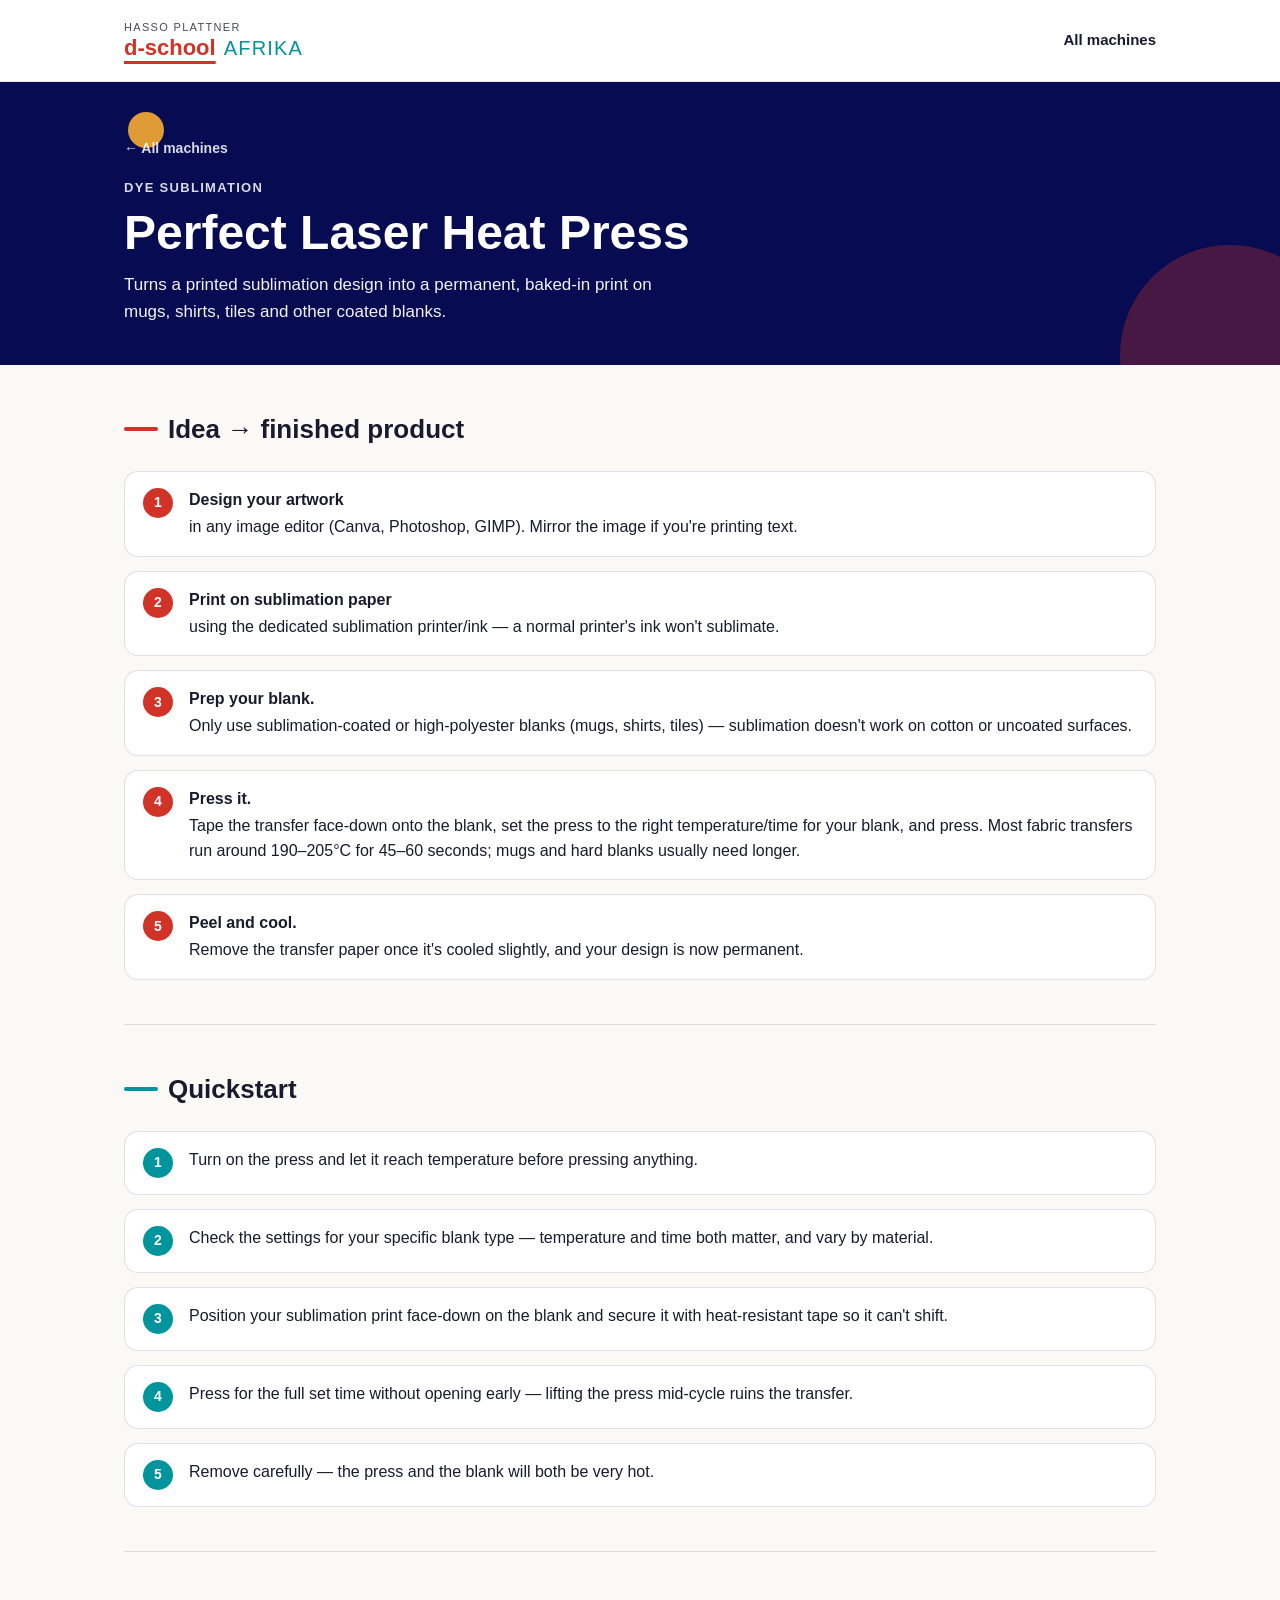
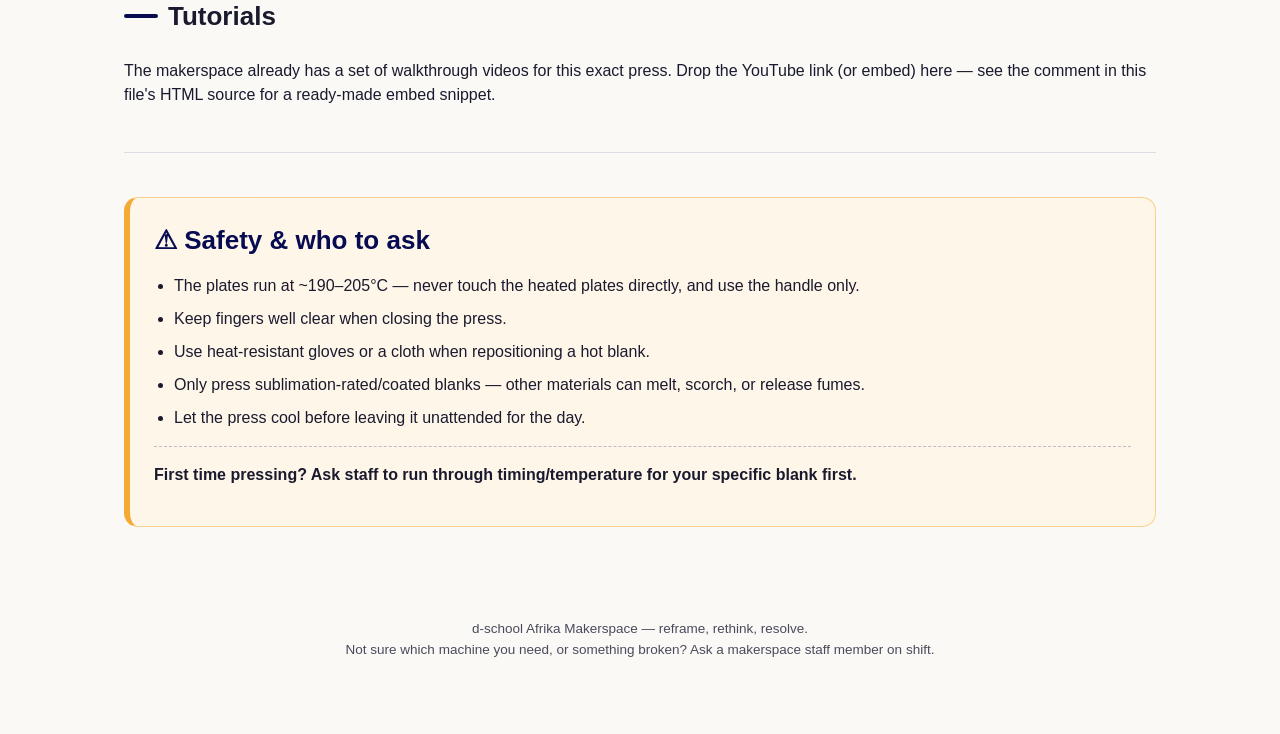
==== heat-press/index.html @ 9da47efb "Initial makerspace site" ====
<!DOCTYPE html>
<html lang="en">
<head>
<meta charset="UTF-8">
<meta name="viewport" content="width=device-width, initial-scale=1.0">
<title>Dye-Sub Heat Press — Makerspace Guides</title>
<meta name="description" content="Quickstart and safety notes for the Perfect Laser dye sublimation heat press.">
<link rel="stylesheet" href="../assets/style.css">
</head>
<body>

<header class="site-header">
  <div class="wrap">
    <a href="../index.html" class="brand-lockup">
      <span class="eyebrow">Hasso Plattner</span>
      <span class="wordmark"><span class="d-school">d-school</span><span class="afrika">AFRIKA</span></span>
    </a>
    <nav class="site-nav"><a href="../index.html#machines">All machines</a></nav>
  </div>
</header>

<div class="machine-hero" style="background:var(--navy);">
  <div class="shape-field" aria-hidden="true">
    <div class="shape circle" style="width:220px;height:220px;background:rgba(209,51,39,.35);bottom:-100px;right:-60px;"></div>
    <div class="shape circle" style="width:36px;height:36px;background:var(--yellow);top:30px;left:10%;"></div>
  </div>
  <div class="wrap">
    <a class="back-link" href="../index.html">← All machines</a>
    <p class="kicker">Dye Sublimation</p>
    <h1>Perfect Laser Heat Press</h1>
    <p>Turns a printed sublimation design into a permanent, baked-in print on mugs, shirts, tiles and other coated blanks.</p>
  </div>
</div>

<div class="wrap">
  <section class="block">
    <h2><span class="dash"></span>Idea → finished product</h2>
    <ol class="steps">
      <li><span class="num">1</span><p><strong>Design your artwork</strong> in any image editor (Canva, Photoshop, GIMP). Mirror the image if you're printing text.</p></li>
      <li><span class="num">2</span><p><strong>Print on sublimation paper</strong> using the dedicated sublimation printer/ink — a normal printer's ink won't sublimate.</p></li>
      <li><span class="num">3</span><p><strong>Prep your blank.</strong> Only use sublimation-coated or high-polyester blanks (mugs, shirts, tiles) — sublimation doesn't work on cotton or uncoated surfaces.</p></li>
      <li><span class="num">4</span><p><strong>Press it.</strong> Tape the transfer face-down onto the blank, set the press to the right temperature/time for your blank, and press. Most fabric transfers run around 190–205°C for 45–60 seconds; mugs and hard blanks usually need longer.</p></li>
      <li><span class="num">5</span><p><strong>Peel and cool.</strong> Remove the transfer paper once it's cooled slightly, and your design is now permanent.</p></li>
    </ol>
  </section>

  <section class="block">
    <h2><span class="dash teal"></span>Quickstart</h2>
    <ul class="steps teal">
      <li><span class="num">1</span><p>Turn on the press and let it reach temperature before pressing anything.</p></li>
      <li><span class="num">2</span><p>Check the settings for your specific blank type — temperature and time both matter, and vary by material.</p></li>
      <li><span class="num">3</span><p>Position your sublimation print face-down on the blank and secure it with heat-resistant tape so it can't shift.</p></li>
      <li><span class="num">4</span><p>Press for the full set time without opening early — lifting the press mid-cycle ruins the transfer.</p></li>
      <li><span class="num">5</span><p>Remove carefully — the press and the blank will both be very hot.</p></li>
    </ul>
  </section>

  <section class="block">
    <h2><span class="dash navy"></span>Tutorials</h2>
    <div class="note">
      The makerspace already has a set of walkthrough videos for this exact press. Drop the YouTube link (or embed) here — see the comment in this file's HTML source for a ready-made embed snippet.
    </div>
    <!--
      To embed your existing video, replace this comment block with:
      <div class="video-wrap">
        <iframe src="https://www.youtube.com/embed/VIDEO_ID" title="Heat press tutorial" allowfullscreen></iframe>
      </div>
      <p class="video-caption">Heat press walkthrough — makerspace staff</p>
    -->
  </section>

  <section class="block">
    <div class="safety">
      <h2 style="margin-bottom:14px;">⚠ Safety &amp; who to ask</h2>
      <ul>
        <li>The plates run at ~190–205°C — never touch the heated plates directly, and use the handle only.</li>
        <li>Keep fingers well clear when closing the press.</li>
        <li>Use heat-resistant gloves or a cloth when repositioning a hot blank.</li>
        <li>Only press sublimation-rated/coated blanks — other materials can melt, scorch, or release fumes.</li>
        <li>Let the press cool before leaving it unattended for the day.</li>
      </ul>
      <p class="ask">First time pressing? Ask staff to run through timing/temperature for your specific blank first.</p>
    </div>
  </section>
</div>

<footer class="site-footer">
  <div class="wrap">
    <p>d-school Afrika Makerspace — reframe, rethink, resolve.<br>
    Not sure which machine you need, or something broken? Ask a makerspace staff member on shift.</p>
  </div>
</footer>

</body>
</html>
---- assets/style.css ----
/* ============================================================
   d-school afrika makerspace — shared styles
   Brand tokens from Hasso Plattner d-school Afrika Brand CI (2021)
   ============================================================ */

:root {
  --red: #d13327;
  --teal: #00949c;
  --yellow: #f5ab33;
  --navy: #070b51;
  --paper: #faf9f6;
  --ink: #1a1a2e;
  --ink-soft: #4a4a5c;
  --line: rgba(7, 11, 81, 0.12);
  --radius: 14px;
  --font-display: "Avenir Next", Avenir, "Century Gothic", "Helvetica Neue", Helvetica, Arial, sans-serif;
  --font-body: "Avenir Next", Avenir, "Helvetica Neue", Helvetica, Arial, sans-serif;
  --shadow: 0 10px 30px rgba(7, 11, 81, 0.08);
}

* { box-sizing: border-box; }

html { scroll-behavior: smooth; }

body {
  margin: 0;
  background: var(--paper);
  color: var(--ink);
  font-family: var(--font-body);
  line-height: 1.55;
  -webkit-font-smoothing: antialiased;
}

a { color: var(--red); text-decoration-thickness: 2px; }
a:focus-visible, button:focus-visible, .btn:focus-visible {
  outline: 3px solid var(--yellow);
  outline-offset: 3px;
}

img, svg { max-width: 100%; display: block; }

.wrap {
  max-width: 1080px;
  margin: 0 auto;
  padding: 0 24px;
}

/* ---------- Site header ---------- */
.site-header {
  padding: 22px 0;
  border-bottom: 1px solid var(--line);
  background: #fff;
}
.site-header .wrap {
  display: flex;
  align-items: center;
  justify-content: space-between;
  gap: 16px;
  flex-wrap: wrap;
}
.brand-lockup {
  display: flex;
  flex-direction: column;
  line-height: 1;
  text-decoration: none;
}
.brand-lockup .eyebrow {
  font-size: 11px;
  letter-spacing: 0.12em;
  text-transform: uppercase;
  color: var(--ink-soft);
  margin-bottom: 4px;
}
.brand-lockup .wordmark {
  display: flex;
  align-items: baseline;
  gap: 8px;
  font-family: var(--font-display);
}
.brand-lockup .wordmark .d-school {
  font-weight: 800;
  color: var(--red);
  text-decoration: underline;
  text-decoration-color: var(--red);
  text-decoration-thickness: 3px;
  text-underline-offset: 6px;
  font-size: 22px;
}
.brand-lockup .wordmark .afrika {
  font-weight: 500;
  color: var(--teal);
  letter-spacing: 0.06em;
  font-size: 20px;
}
.site-nav a {
  color: var(--ink);
  text-decoration: none;
  font-weight: 600;
  font-size: 15px;
}
.site-nav a:hover { color: var(--red); }

/* ---------- Dash motif ---------- */
.dash {
  display: inline-block;
  width: 34px;
  height: 4px;
  border-radius: 2px;
  background: var(--red);
  margin-right: 10px;
  vertical-align: middle;
}
.dash.teal { background: var(--teal); }
.dash.yellow { background: var(--yellow); }
.dash.navy { background: var(--navy); }

.eyebrow-dash {
  display: flex;
  align-items: center;
  gap: 10px;
  font-size: 13px;
  font-weight: 700;
  letter-spacing: 0.08em;
  text-transform: uppercase;
  color: var(--ink-soft);
  margin-bottom: 10px;
}

/* ---------- Hero (homepage) ---------- */
.hero {
  padding: 64px 0 40px;
  position: relative;
  overflow: hidden;
}
.hero .wrap { position: relative; z-index: 2; }
.hero h1 {
  font-family: var(--font-display);
  font-size: clamp(34px, 5vw, 56px);
  line-height: 1.05;
  margin: 0 0 18px;
  max-width: 16ch;
}
.hero h1 .accent { color: var(--red); }
.hero p.lede {
  font-size: 19px;
  color: var(--ink-soft);
  max-width: 56ch;
  margin: 0 0 6px;
}
.shape-field {
  position: absolute;
  inset: 0;
  z-index: 1;
  pointer-events: none;
  opacity: 0.9;
}

/* ---------- Machine card grid ---------- */
.grid {
  display: grid;
  grid-template-columns: repeat(auto-fit, minmax(260px, 1fr));
  gap: 22px;
  padding: 8px 0 64px;
}
.card {
  background: #fff;
  border-radius: var(--radius);
  overflow: hidden;
  box-shadow: var(--shadow);
  text-decoration: none;
  color: var(--ink);
  display: flex;
  flex-direction: column;
  border: 1px solid var(--line);
  transition: transform 0.15s ease, box-shadow 0.15s ease;
}
.card:hover {
  transform: translateY(-4px);
  box-shadow: 0 16px 34px rgba(7, 11, 81, 0.14);
}
.card .card-top {
  height: 108px;
  position: relative;
  overflow: hidden;
}
.card .card-body {
  padding: 20px 22px 24px;
  flex: 1;
  display: flex;
  flex-direction: column;
}
.card h3 {
  font-family: var(--font-display);
  font-size: 20px;
  margin: 0 0 8px;
}
.card p {
  font-size: 14.5px;
  color: var(--ink-soft);
  margin: 0 0 14px;
  flex: 1;
}
.card .go {
  font-weight: 700;
  font-size: 14px;
  color: var(--red);
}

/* ---------- Machine page hero band ---------- */
.machine-hero {
  padding: 54px 0 40px;
  color: #fff;
  position: relative;
  overflow: hidden;
}
.machine-hero .wrap { position: relative; z-index: 2; }
.machine-hero .kicker {
  font-size: 13px;
  font-weight: 700;
  letter-spacing: 0.1em;
  text-transform: uppercase;
  opacity: 0.85;
  margin-bottom: 10px;
}
.machine-hero h1 {
  font-family: var(--font-display);
  font-size: clamp(30px, 4.6vw, 48px);
  margin: 0 0 14px;
  line-height: 1.05;
}
.machine-hero p {
  font-size: 17px;
  max-width: 60ch;
  opacity: 0.95;
  margin: 0;
}
.back-link {
  display: inline-block;
  color: #fff;
  opacity: 0.85;
  text-decoration: none;
  font-weight: 600;
  font-size: 14px;
  margin-bottom: 18px;
}
.back-link:hover { opacity: 1; text-decoration: underline; }

/* ---------- Content sections ---------- */
section.block {
  padding: 44px 0;
  border-bottom: 1px solid var(--line);
}
section.block:last-of-type { border-bottom: none; }
section.block h2 {
  font-family: var(--font-display);
  font-size: 26px;
  margin: 0 0 22px;
  display: flex;
  align-items: center;
}

/* Steps */
.steps {
  list-style: none;
  margin: 0;
  padding: 0;
  display: grid;
  gap: 14px;
}
.steps li {
  display: flex;
  gap: 16px;
  align-items: flex-start;
  background: #fff;
  border: 1px solid var(--line);
  border-radius: var(--radius);
  padding: 16px 18px;
}
.steps .num {
  flex-shrink: 0;
  width: 30px;
  height: 30px;
  border-radius: 50%;
  background: var(--red);
  color: #fff;
  font-weight: 800;
  display: flex;
  align-items: center;
  justify-content: center;
  font-size: 14px;
  font-family: var(--font-display);
}
.steps.teal .num { background: var(--teal); }
.steps.navy .num { background: var(--navy); }
.steps.yellow .num { background: var(--yellow); color: var(--navy); }
.steps p { margin: 0; }
.steps strong { display: block; margin-bottom: 2px; }

/* Link cards (manuals/software/video) */
.link-grid {
  display: grid;
  grid-template-columns: repeat(auto-fit, minmax(230px, 1fr));
  gap: 14px;
}
.link-card {
  display: block;
  background: #fff;
  border: 1px solid var(--line);
  border-radius: var(--radius);
  padding: 18px 20px;
  text-decoration: none;
  color: var(--ink);
  box-shadow: var(--shadow);
  transition: transform 0.15s ease;
}
.link-card:hover { transform: translateY(-3px); }
.link-card .tag {
  font-size: 11px;
  font-weight: 800;
  letter-spacing: 0.08em;
  text-transform: uppercase;
  color: var(--teal);
  margin-bottom: 6px;
  display: block;
}
.link-card h4 {
  margin: 0 0 4px;
  font-size: 16.5px;
  font-family: var(--font-display);
}
.link-card p { margin: 0; font-size: 13.5px; color: var(--ink-soft); }

/* Video embed */
.video-wrap {
  position: relative;
  padding-bottom: 56.25%;
  height: 0;
  border-radius: var(--radius);
  overflow: hidden;
  box-shadow: var(--shadow);
  margin-bottom: 10px;
}
.video-wrap iframe {
  position: absolute;
  inset: 0;
  width: 100%;
  height: 100%;
  border: 0;
}
.video-caption { font-size: 13.5px; color: var(--ink-soft); margin: 0; }

/* Safety callout */
.safety {
  background: #fff6ea;
  border: 1px solid rgba(245, 171, 51, 0.5);
  border-left: 6px solid var(--yellow);
  border-radius: var(--radius);
  padding: 22px 24px;
}
.safety h2 { color: var(--navy); }
.safety ul { margin: 0; padding-left: 20px; }
.safety li { margin-bottom: 8px; }
.safety .ask {
  margin-top: 16px;
  padding-top: 16px;
  border-top: 1px dashed rgba(7, 11, 81, 0.25);
  font-weight: 600;
}

/* Footer */
.site-footer {
  padding: 34px 0 60px;
  text-align: center;
  color: var(--ink-soft);
  font-size: 13.5px;
}
.site-footer a { color: var(--ink-soft); }

/* Shapes (decorative dash/circle/quarter-circle language) */
.shape { position: absolute; }
.shape.circle { border-radius: 50%; }
.shape.quarter-tl { border-radius: 100% 0 0 0; }
.shape.quarter-tr { border-radius: 0 100% 0 0; }
.shape.quarter-bl { border-radius: 0 0 0 100%; }
.shape.quarter-br { border-radius: 0 0 100% 0; }
.shape.half-top { border-radius: 100% 100% 0 0; }
.shape.half-bottom { border-radius: 0 0 100% 100%; }

/* Utility */
.pill {
  display: inline-block;
  font-size: 12px;
  font-weight: 700;
  padding: 4px 12px;
  border-radius: 999px;
  background: rgba(255,255,255,0.18);
  margin-bottom: 14px;
}

@media (max-width: 640px) {
  .site-header .wrap { flex-direction: column; align-items: flex-start; }
}
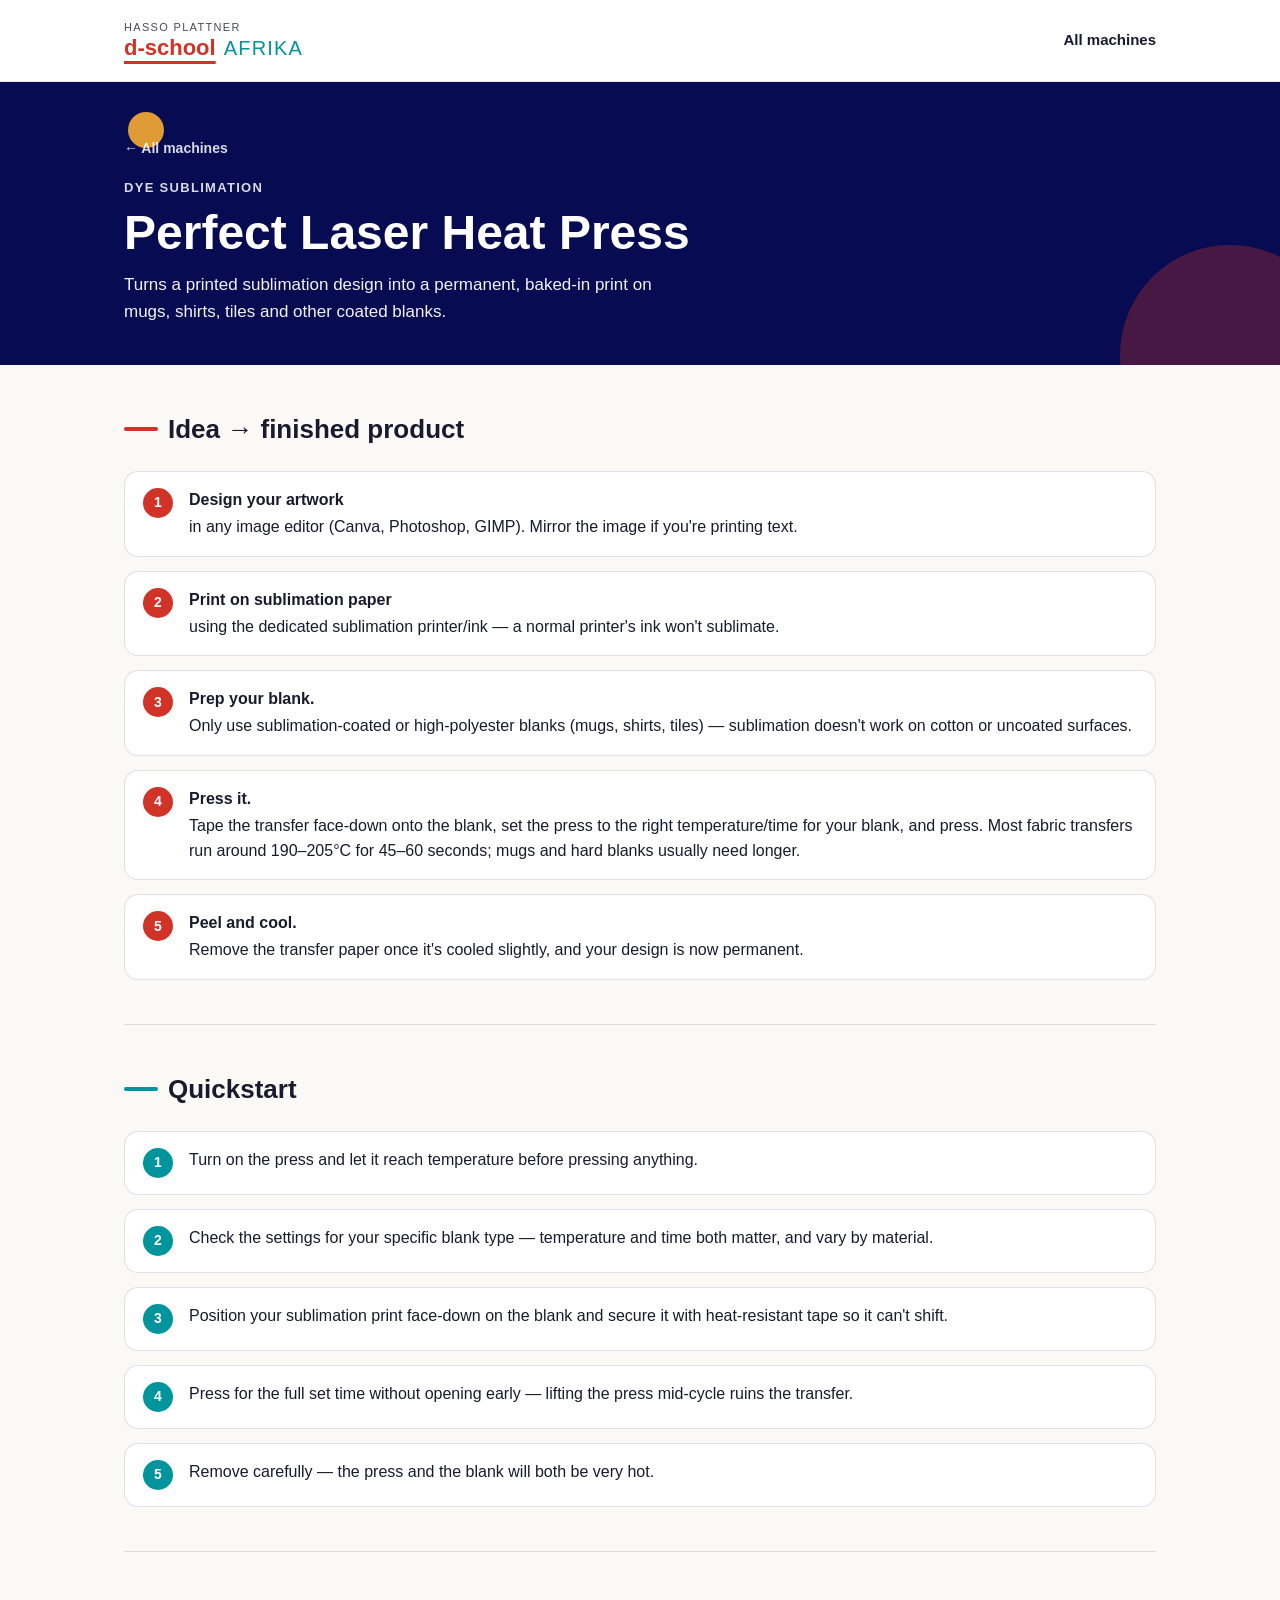
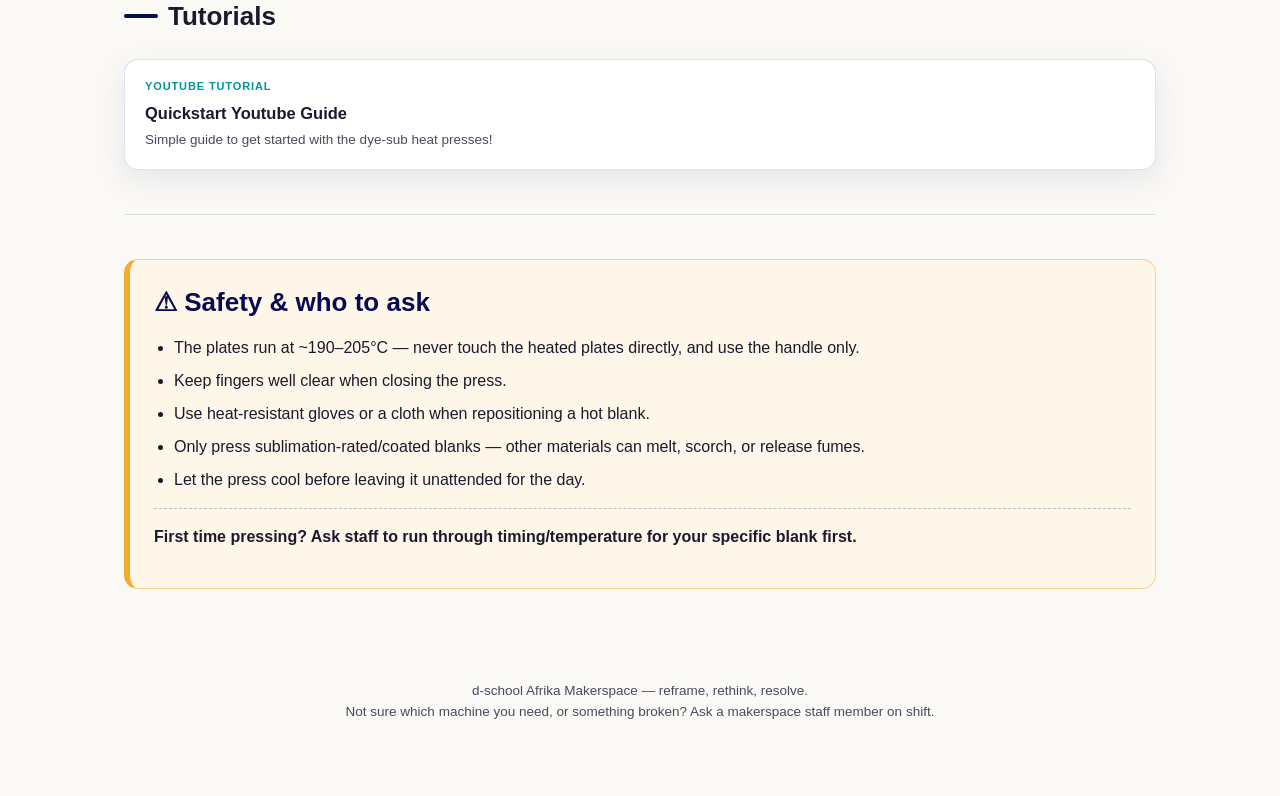
==== commit a634f4fe: "added youtube link" ====
--- a/heat-press/index.html
+++ b/heat-press/index.html
@@ -57,16 +57,12 @@
 
   <section class="block">
     <h2><span class="dash navy"></span>Tutorials</h2>
-    <div class="note">
-      The makerspace already has a set of walkthrough videos for this exact press. Drop the YouTube link (or embed) here — see the comment in this file's HTML source for a ready-made embed snippet.
-    </div>
-    <!--
-      To embed your existing video, replace this comment block with:
-      <div class="video-wrap">
-        <iframe src="https://www.youtube.com/embed/VIDEO_ID" title="Heat press tutorial" allowfullscreen></iframe>
+
+      <div class="link-grid">
+        <a class="link-card" href="https://www.youtube.com/watch?v=9UdtHDwJzLE" target="_blank" rel="noopener">
+          <span class="tag">Youtube Tutorial</span><h4>Quickstart Youtube Guide</h4><p>Simple guide to get started with the dye-sub heat presses!</p>
+        </a>
       </div>
-      <p class="video-caption">Heat press walkthrough — makerspace staff</p>
-    -->
   </section>
 
   <section class="block">
